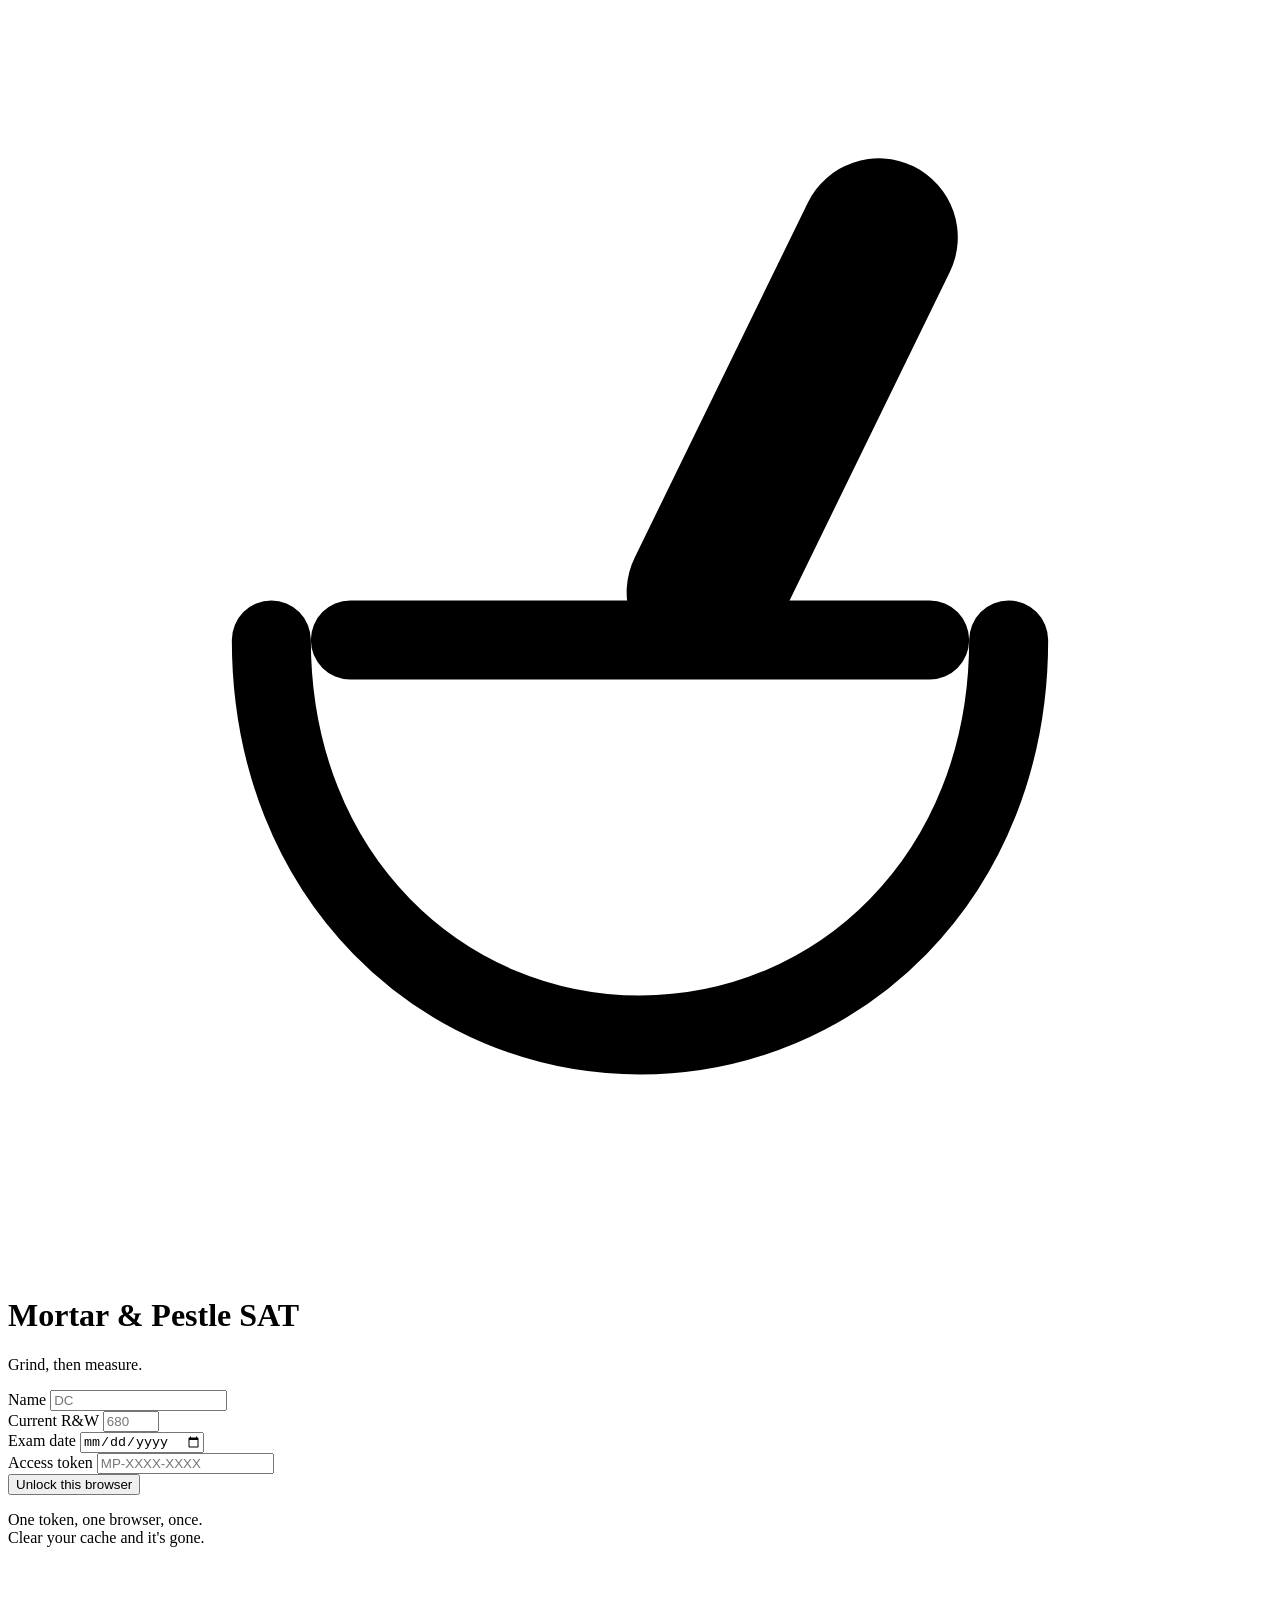
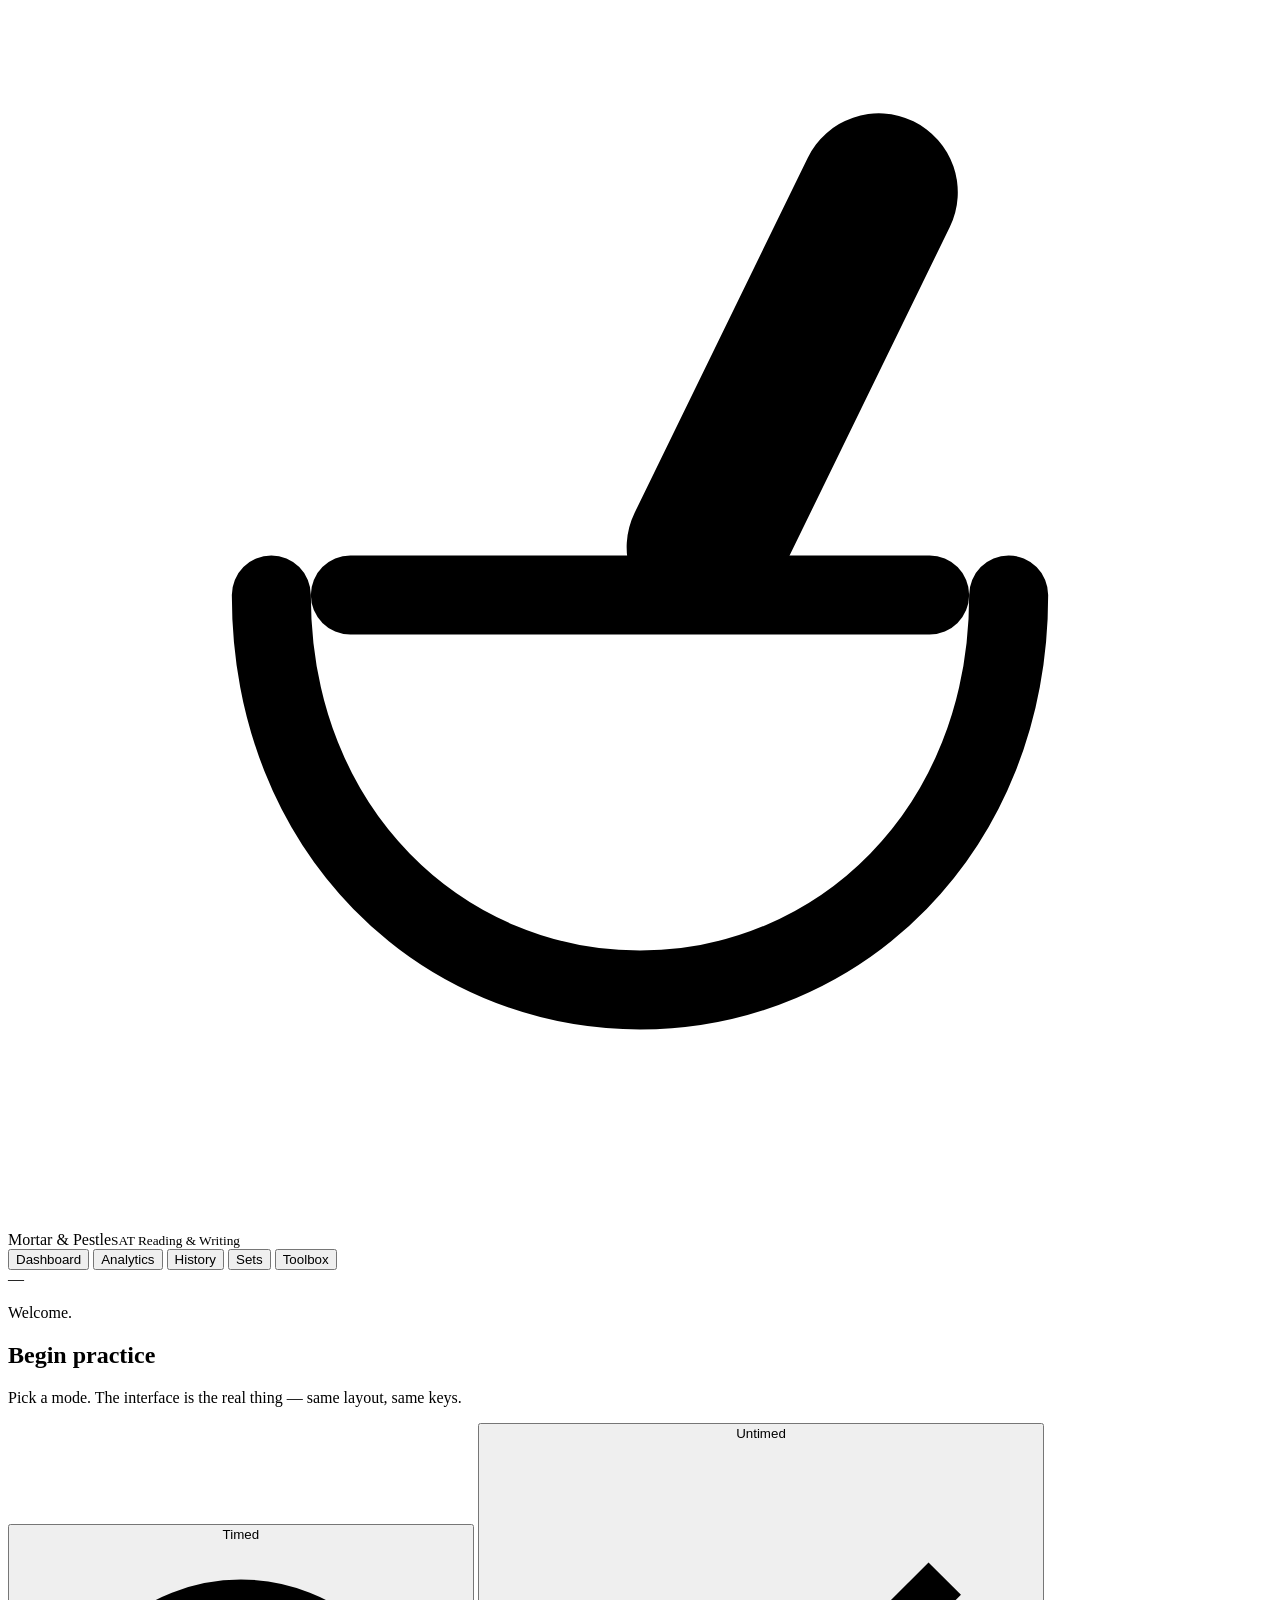
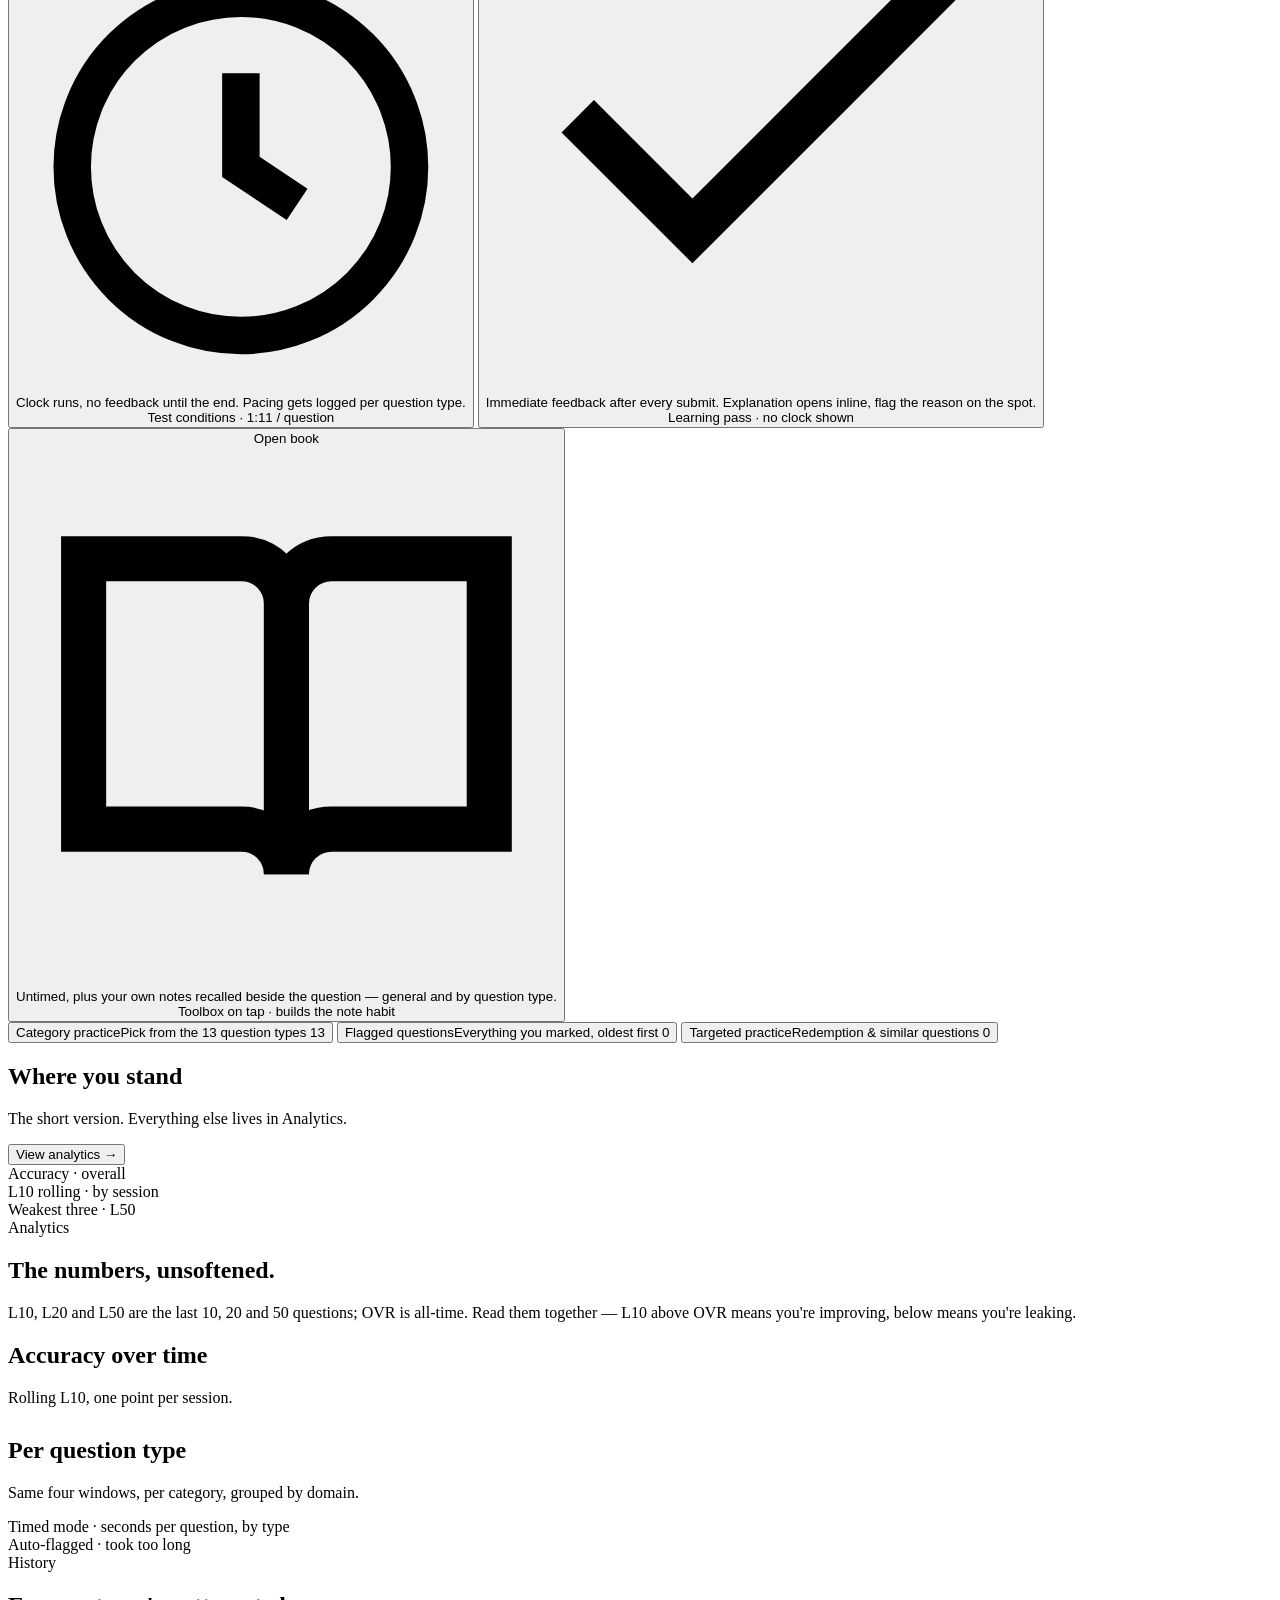
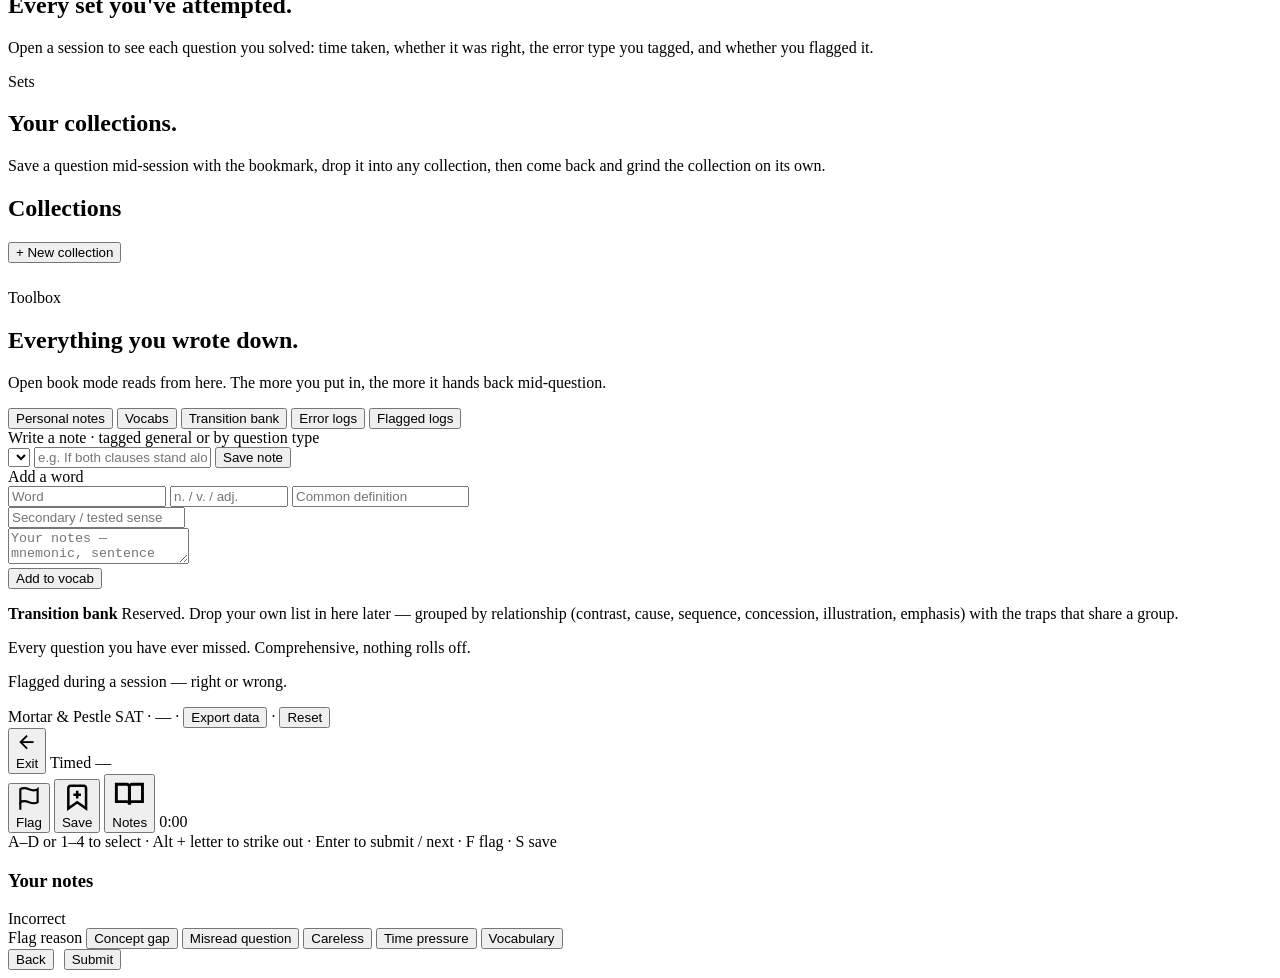
==== index.html @ 8f5e0e9c "Add files via upload" ====
<!DOCTYPE html>
<html lang="en">
<head>
<meta charset="UTF-8">
<meta name="viewport" content="width=device-width, initial-scale=1.0">
<title>Mortar &amp; Pestle SAT</title>
<meta name="description" content="SAT Reading &amp; Writing drilling, tracked locally.">
<link rel="preconnect" href="https://fonts.googleapis.com">
<link rel="preconnect" href="https://fonts.gstatic.com" crossorigin>
<link href="https://fonts.googleapis.com/css2?family=Fraunces:ital,opsz,wght@0,9..144,500;0,9..144,600;0,9..144,700;1,9..144,500&family=IBM+Plex+Sans:wght@400;500;600&family=IBM+Plex+Mono:wght@400;500;600&display=swap" rel="stylesheet">
<link rel="stylesheet" href="./assets/styles.css">
</head>
<body>

<!-- ============ GATE ============ -->
<div id="gate">
  <div class="gate-card">
    <div class="gate-mark">
      <svg viewBox="0 0 48 48" fill="none"><path d="M10 24c0 9 6.5 15 14 15s14-6 14-15" stroke="currentColor" stroke-width="3" stroke-linecap="round"/><path d="M13 24h22" stroke="currentColor" stroke-width="3" stroke-linecap="round"/><rect x="27" y="5" width="6" height="21" rx="3" transform="rotate(26 30 15)" fill="currentColor"/></svg>
    </div>
    <h1>Mortar &amp; Pestle SAT</h1>
    <p class="sub">Grind, then measure.</p>

    <div class="field">
      <label for="f-name">Name</label>
      <input id="f-name" type="text" placeholder="DC" autocomplete="given-name">
    </div>
    <div class="row2">
      <div class="field">
        <label for="f-score">Current R&amp;W</label>
        <input id="f-score" type="number" placeholder="680" min="200" max="800" step="10">
      </div>
      <div class="field">
        <label for="f-date">Exam date</label>
        <input id="f-date" type="date">
      </div>
    </div>
    <div class="field">
      <label for="f-token">Access token</label>
      <input id="f-token" class="token" type="text" placeholder="MP-XXXX-XXXX" maxlength="14" autocomplete="off">
    </div>
    <div class="err" id="gateErr"></div>

    <button class="btn full" id="gateBtn">Unlock this browser</button>
    <p class="gate-foot">One token, one browser, once.<br>Clear your cache and it's gone.</p>
  </div>
</div>

<!-- ============ APP ============ -->
<div id="app" class="hidden">

  <div class="topbar">
    <div class="brand">
      <svg viewBox="0 0 48 48" fill="none"><path d="M10 24c0 9 6.5 15 14 15s14-6 14-15" stroke="currentColor" stroke-width="3" stroke-linecap="round"/><path d="M13 24h22" stroke="currentColor" stroke-width="3" stroke-linecap="round"/><rect x="27" y="5" width="6" height="21" rx="3" transform="rotate(26 30 15)" fill="currentColor"/></svg>
      <div class="wordmark">Mortar &amp; Pestle<small>SAT Reading &amp; Writing</small></div>
    </div>
    <div class="tabs" id="tabs">
      <button class="active" data-page="dashboard">Dashboard</button>
      <button data-page="analytics">Analytics</button>
      <button data-page="history">History</button>
      <button data-page="sets">Sets</button>
      <button data-page="toolbox">Toolbox</button>
    </div>
    <div class="topbar-right">
      <div class="dday-chip" id="ddayChip">—</div>
      <div class="who" id="whoChip" title="Profile settings"></div>
    </div>
  </div>

  <!-- DASHBOARD -->
  <section id="page-dashboard" class="page active">
    <div class="inner">
      <div class="creed">
        <div class="ring" id="ddayRing"></div>
        <div>
          <p class="hook" id="welcomeLine">Welcome.</p>
          <p class="line" id="creedLine"></p>
          <div class="bank-bar"><i id="bankBar" style="width:0%"></i></div>
          <div class="streak-row" id="creedPills"></div>
        </div>
      </div>

      <div class="sec-head">
        <div>
          <h2 class="sec">Begin practice</h2>
          <p class="sec-sub">Pick a mode. The interface is the real thing — same layout, same keys.</p>
        </div>
      </div>

      <div class="mode-grid">
        <button class="mode-card accent" data-start="timed">
          <div class="mc-top"><span class="mc-name">Timed</span>
            <svg class="mc-icon" viewBox="0 0 24 24" fill="none" stroke="currentColor" stroke-width="2"><circle cx="12" cy="12" r="9"/><path d="M12 7v5l3 2"/></svg>
          </div>
          <div class="mc-desc">Clock runs, no feedback until the end. Pacing gets logged per question type.</div>
          <div class="mc-tag">Test conditions · 1:11 / question</div>
        </button>
        <button class="mode-card" data-start="untimed">
          <div class="mc-top"><span class="mc-name">Untimed</span>
            <svg class="mc-icon" viewBox="0 0 24 24" fill="none" stroke="currentColor" stroke-width="2"><path d="M20 6 9 17l-5-5"/></svg>
          </div>
          <div class="mc-desc">Immediate feedback after every submit. Explanation opens inline, flag the reason on the spot.</div>
          <div class="mc-tag">Learning pass · no clock shown</div>
        </button>
        <button class="mode-card" data-start="openbook">
          <div class="mc-top"><span class="mc-name">Open book</span>
            <svg class="mc-icon" viewBox="0 0 24 24" fill="none" stroke="currentColor" stroke-width="2"><path d="M3 5h7a2 2 0 0 1 2 2v12a2 2 0 0 0-2-2H3z"/><path d="M21 5h-7a2 2 0 0 0-2 2v12a2 2 0 0 1 2-2h7z"/></svg>
          </div>
          <div class="mc-desc">Untimed, plus your own notes recalled beside the question — general and by question type.</div>
          <div class="mc-tag">Toolbox on tap · builds the note habit</div>
        </button>
      </div>

      <div class="launch-row">
        <button class="launch" id="btnCategory">
          <span><span class="l-name">Category practice</span><span class="l-meta">Pick from the 13 question types</span></span>
          <span class="l-count">13</span>
        </button>
        <button class="launch" id="btnFlagged">
          <span><span class="l-name">Flagged questions</span><span class="l-meta">Everything you marked, oldest first</span></span>
          <span class="l-count" id="cntFlagged">0</span>
        </button>
        <button class="launch" id="btnTargeted">
          <span><span class="l-name">Targeted practice</span><span class="l-meta">Redemption &amp; similar questions</span></span>
          <span class="l-count" id="cntRedemption">0</span>
        </button>
      </div>

      <div class="sec-head">
        <div>
          <h2 class="sec">Where you stand</h2>
          <p class="sec-sub">The short version. Everything else lives in Analytics.</p>
        </div>
        <button class="link-btn" data-goto="analytics">View analytics →</button>
      </div>

      <div class="brief-grid">
        <div class="card">
          <div class="card-label">Accuracy · overall</div>
          <div id="briefWindows"></div>
        </div>
        <div class="card spark">
          <div class="card-label">L10 rolling · by session</div>
          <div id="briefSpark"></div>
        </div>
        <div class="card">
          <div class="card-label">Weakest three · L50</div>
          <div id="briefWeak"></div>
        </div>
      </div>
    </div>
  </section>

  <!-- ANALYTICS -->
  <section id="page-analytics" class="page">
    <div class="inner">
      <div class="eyebrow">Analytics</div>
      <h1 class="page-title">The numbers, unsoftened.</h1>
      <p class="page-dek">L10, L20 and L50 are the last 10, 20 and 50 questions; OVR is all-time. Read them together — L10 above OVR means you're improving, below means you're leaking.</p>
      <div class="stat-strip" id="anStats"></div>
      <h2 class="sec">Accuracy over time</h2>
      <p class="sec-sub">Rolling L10, one point per session.</p>
      <div class="card" style="margin-bottom:30px;" id="anChart"></div>
      <h2 class="sec">Per question type</h2>
      <p class="sec-sub">Same four windows, per category, grouped by domain.</p>
      <div class="tbl-wrap" id="anTypes"></div>
      <div class="split">
        <div class="card"><div class="card-label">Timed mode · seconds per question, by type</div><div id="anPace"></div></div>
        <div class="card"><div class="card-label">Auto-flagged · took too long</div><div id="anSlow"></div></div>
      </div>
    </div>
  </section>

  <!-- HISTORY -->
  <section id="page-history" class="page">
    <div class="inner">
      <div class="eyebrow">History</div>
      <h1 class="page-title">Every set you've attempted.</h1>
      <p class="page-dek">Open a session to see each question you solved: time taken, whether it was right, the error type you tagged, and whether you flagged it.</p>
      <div id="histList"></div>
    </div>
  </section>

  <!-- SETS -->
  <section id="page-sets" class="page">
    <div class="inner">
      <div class="eyebrow">Sets</div>
      <h1 class="page-title">Your collections.</h1>
      <p class="page-dek">Save a question mid-session with the bookmark, drop it into any collection, then come back and grind the collection on its own.</p>
      <div class="sec-head">
        <div><h2 class="sec">Collections</h2><p class="sec-sub" id="setsSub"></p></div>
        <button class="btn small" id="btnNewSet">+ New collection</button>
      </div>
      <div class="set-grid" id="setGrid"></div>
      <div style="margin-top:26px;" id="setDetail"></div>
    </div>
  </section>

  <!-- TOOLBOX -->
  <section id="page-toolbox" class="page">
    <div class="inner">
      <div class="eyebrow">Toolbox</div>
      <h1 class="page-title">Everything you wrote down.</h1>
      <p class="page-dek">Open book mode reads from here. The more you put in, the more it hands back mid-question.</p>

      <div class="tool-tabs" id="toolTabs">
        <button class="active" data-tool="notes">Personal notes</button>
        <button data-tool="vocab">Vocabs</button>
        <button data-tool="trans">Transition bank</button>
        <button data-tool="errors">Error logs</button>
        <button data-tool="flags">Flagged logs</button>
      </div>

      <div id="tool-notes" class="tool-panel active">
        <div class="card">
          <div class="card-label">Write a note · tagged general or by question type</div>
          <div class="compose">
            <select id="noteTag"></select>
            <input class="grow" id="noteText" type="text" placeholder="e.g. If both clauses stand alone, the blank is never a comma.">
            <button class="btn small" id="noteAdd">Save note</button>
          </div>
          <div id="noteList"></div>
        </div>
      </div>

      <div id="tool-vocab" class="tool-panel">
        <div class="card" style="margin-bottom:16px;">
          <div class="card-label">Add a word</div>
          <div class="compose">
            <input id="vWord" type="text" placeholder="Word" style="width:150px">
            <input id="vPos" type="text" placeholder="n. / v. / adj." style="width:110px">
            <input class="grow" id="vDef1" type="text" placeholder="Common definition">
          </div>
          <div class="compose">
            <input class="grow" id="vDef2" type="text" placeholder="Secondary / tested sense">
          </div>
          <div class="compose">
            <textarea id="vNote" placeholder="Your notes — mnemonic, sentence you met it in, trap to avoid"></textarea>
          </div>
          <button class="btn small" id="vAdd">Add to vocab</button>
        </div>
        <div class="vocab-grid" id="vocabGrid"></div>
      </div>

      <div id="tool-trans" class="tool-panel">
        <div class="empty">
          <b>Transition bank</b>
          Reserved. Drop your own list in here later — grouped by relationship (contrast, cause, sequence, concession, illustration, emphasis) with the traps that share a group.
        </div>
      </div>

      <div id="tool-errors" class="tool-panel">
        <p class="sec-sub">Every question you have ever missed. Comprehensive, nothing rolls off.</p>
        <div class="tbl-wrap" id="errLog"></div>
      </div>

      <div id="tool-flags" class="tool-panel">
        <p class="sec-sub">Flagged during a session — right or wrong.</p>
        <div class="tbl-wrap" id="flagLog"></div>
      </div>
    </div>
  </section>

  <footer class="foot">
    Mortar &amp; Pestle SAT · <span id="bankStatus">—</span> · <button id="btnExport">Export data</button> · <button id="btnWipe">Reset</button>
  </footer>
</div>

<!-- ============ PRACTICE ============ -->
<div id="practice" class="hidden">
  <div class="q-top">
    <div class="left">
      <button class="icon-btn" id="pExit">
        <svg viewBox="0 0 24 24" fill="none" stroke="currentColor" stroke-width="2"><path d="M19 12H5"/><path d="m12 19-7-7 7-7"/></svg>Exit
      </button>
      <span class="mode-badge" id="modeBadge">Timed</span>
      <span id="qCounter">—</span>
      <span id="qLabel" style="color:var(--text-on-ink-soft)"></span>
    </div>
    <div class="right">
      <button class="icon-btn" id="flagBtn">
        <svg viewBox="0 0 24 24" fill="none" stroke="currentColor" stroke-width="2"><path d="M4 15s1-1 4-1 5 2 8 2 4-1 4-1V3s-1 1-4 1-5-2-8-2-4 1-4 1z"/><path d="M4 22v-7"/></svg>Flag
      </button>
      <button class="icon-btn" id="saveBtn">
        <svg viewBox="0 0 24 24" fill="none" stroke="currentColor" stroke-width="2"><path d="M19 21l-7-5-7 5V5a2 2 0 0 1 2-2h10a2 2 0 0 1 2 2z"/><path d="M12 7v6M9 10h6"/></svg>Save
      </button>
      <button class="icon-btn" id="obBtn">
        <svg viewBox="0 0 24 24" fill="none" stroke="currentColor" stroke-width="2"><path d="M3 5h7a2 2 0 0 1 2 2v12a2 2 0 0 0-2-2H3z"/><path d="M21 5h-7a2 2 0 0 0-2 2v12a2 2 0 0 1 2-2h7z"/></svg>Notes
      </button>
      <span class="timer" id="timer">0:00</span>
    </div>
  </div>
  <div class="prog"><i id="progFill"></i></div>

  <div class="q-body" id="qBody">
    <div class="pane left">
      <div class="p-eyebrow" id="qMeta"></div>
      <div class="p-text" id="qPassage"></div>
      <div class="stem" id="qStem"></div>
    </div>
    <div class="pane">
      <div class="choices" id="qChoices"></div>
      <div class="kbd-hint">A–D or 1–4 to select · Alt + letter to strike out · Enter to submit / next · F flag · S save</div>
    </div>
    <div id="openbook" class="hidden">
      <h3>Your notes</h3>
      <p class="ob-sub" id="obSub"></p>
      <div id="obList"></div>
    </div>
  </div>

  <div class="drawer hidden" id="drawer">
    <div class="drawer-head">
      <span class="result-tag" id="resultTag">Incorrect</span>
      <span class="mono" style="font-size:11px;color:var(--text-on-paper-soft)" id="resultMeta"></span>
    </div>
    <div class="ex" id="explain"></div>
    <div class="flag-reasons" id="flagReasons">
      <span class="fr-label">Flag reason</span>
      <button class="fr" data-fr="Concept gap">Concept gap</button>
      <button class="fr" data-fr="Misread question">Misread question</button>
      <button class="fr" data-fr="Careless">Careless</button>
      <button class="fr" data-fr="Time pressure">Time pressure</button>
      <button class="fr" data-fr="Vocabulary">Vocabulary</button>
    </div>
  </div>

  <div class="q-foot">
    <span class="fl" id="sessMeta"></span>
    <div style="display:flex;gap:10px">
      <button class="btn ghost small" id="pPrev">Back</button>
      <button class="btn small" id="pMain">Submit</button>
    </div>
  </div>
</div>

<!-- ============ SUMMARY ============ -->
<div id="summary" class="hidden">
  <div class="sum-wrap" id="sumWrap"></div>
</div>

<!-- ============ MODAL ============ -->
<div id="modal" class="sheet-back hidden"><div class="sheet" id="modalBody"></div></div>

<script src="./assets/app.js"></script>
</body>
</html>
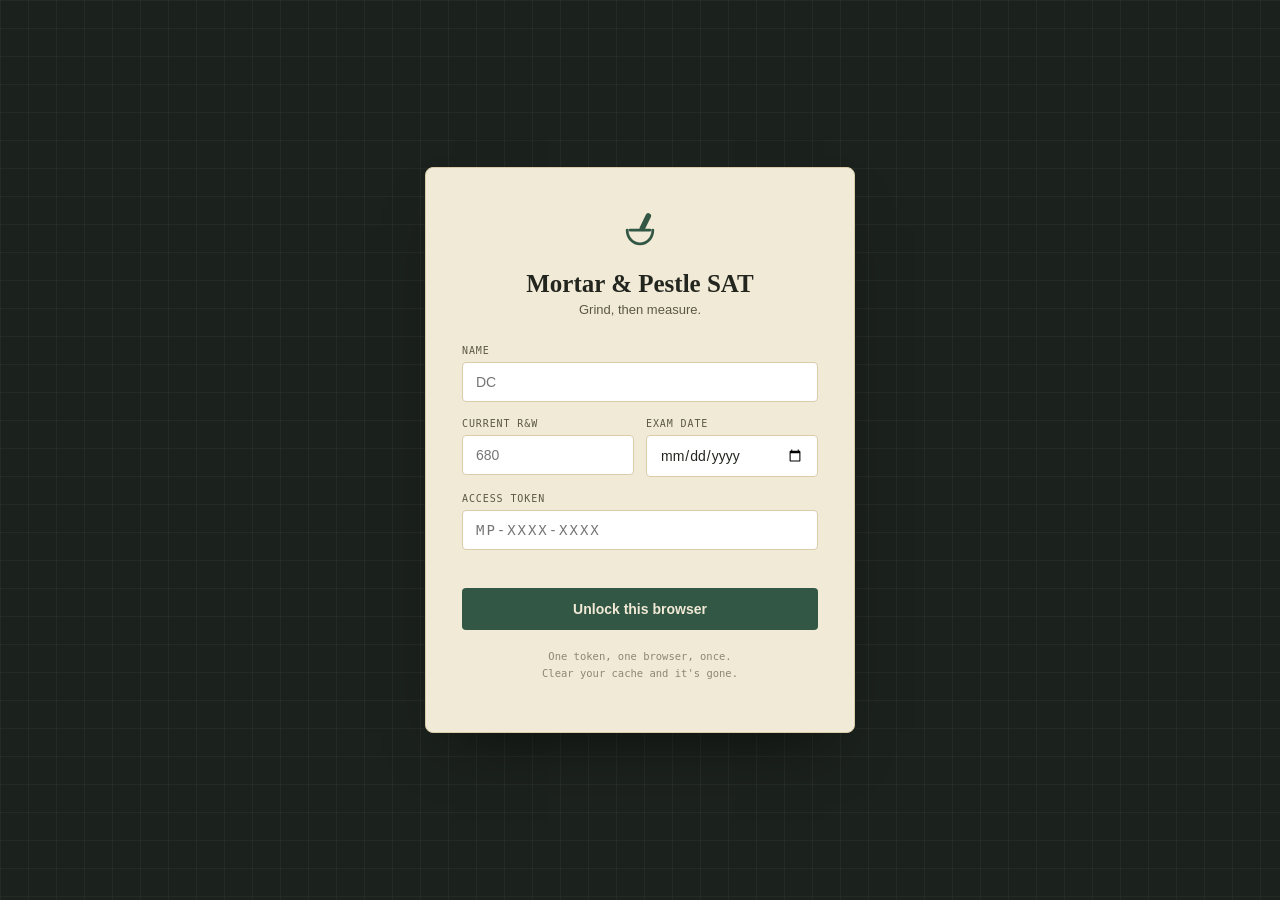
==== commit 3c5afff1: "Update index.html" ====
--- a/index.html
+++ b/index.html
@@ -8,7 +8,7 @@
 <link rel="preconnect" href="https://fonts.googleapis.com">
 <link rel="preconnect" href="https://fonts.gstatic.com" crossorigin>
 <link href="https://fonts.googleapis.com/css2?family=Fraunces:ital,opsz,wght@0,9..144,500;0,9..144,600;0,9..144,700;1,9..144,500&family=IBM+Plex+Sans:wght@400;500;600&family=IBM+Plex+Mono:wght@400;500;600&display=swap" rel="stylesheet">
-<link rel="stylesheet" href="./assets/styles.css">
+<link rel="stylesheet" href="./styles.css">
 </head>
 <body>
 
@@ -342,6 +342,6 @@
 <!-- ============ MODAL ============ -->
 <div id="modal" class="sheet-back hidden"><div class="sheet" id="modalBody"></div></div>
 
-<script src="./assets/app.js"></script>
+<script src="./app.js"></script>
 </body>
 </html>
--- a/styles.css
+++ b/styles.css
@@ -0,0 +1,375 @@
+:root{
+  --ink:#1B211C; --ink-soft:#2B3229; --ink-line:#33392E;
+  --paper:#F1EAD6; --paper-dim:#E6DCC1; --paper-line:#D8CCA9;
+  --stone:#8D8871;
+  --verdigris:#4C7A63; --verdigris-dark:#335745; --verdigris-tint:#DCE7DE;
+  --oxide:#A6452A; --oxide-tint:#F3DED3;
+  --brass:#B8894F; --brass-tint:#F1E3CC;
+  --text-on-ink:#EFE7CE; --text-on-ink-soft:#B9B49C;
+  --text-on-paper:#23261F; --text-on-paper-soft:#5B5847;
+  --radius-s:4px; --radius-m:8px;
+  --font-display:'Fraunces',serif;
+  --font-body:'IBM Plex Sans',sans-serif;
+  --font-mono:'IBM Plex Mono',monospace;
+}
+*{box-sizing:border-box}
+html{scroll-behavior:smooth}
+@media (prefers-reduced-motion:reduce){html{scroll-behavior:auto}*{transition:none!important;animation:none!important}}
+body{
+  margin:0;font-family:var(--font-body);color:var(--text-on-ink);background:var(--ink);
+  background-image:linear-gradient(rgba(239,231,206,.045) 1px,transparent 1px),
+                   linear-gradient(90deg,rgba(239,231,206,.045) 1px,transparent 1px);
+  background-size:28px 28px;-webkit-font-smoothing:antialiased;
+}
+a{color:inherit}
+button{font-family:inherit}
+:focus-visible{outline:2px solid var(--brass);outline-offset:2px}
+.hidden{display:none!important}
+.mono{font-family:var(--font-mono)}
+.muted{color:var(--text-on-paper-soft)}
+.empty{
+  border:1px dashed #4A5145;border-radius:var(--radius-m);padding:30px 24px;text-align:center;
+  color:var(--text-on-ink-soft);font-size:13px;line-height:1.6
+}
+.empty b{color:var(--text-on-ink);font-family:var(--font-display);font-size:16px;display:block;margin-bottom:6px}
+.card .empty{border-color:var(--paper-line);color:var(--text-on-paper-soft)}
+.card .empty b{color:var(--text-on-paper)}
+
+/* ---------- gate ---------- */
+#gate{min-height:100vh;display:flex;align-items:center;justify-content:center;padding:40px 20px}
+.gate-card{
+  width:100%;max-width:430px;background:var(--paper);color:var(--text-on-paper);
+  border:1px solid var(--paper-line);border-radius:var(--radius-m);padding:40px 36px;
+  box-shadow:0 30px 60px -30px rgba(0,0,0,.6)
+}
+.gate-mark{display:flex;justify-content:center;color:var(--verdigris-dark);margin-bottom:18px}
+.gate-mark svg{width:44px;height:44px}
+.gate-card h1{font-family:var(--font-display);font-weight:600;font-size:25px;text-align:center;margin:0 0 4px}
+.gate-card .sub{text-align:center;font-size:13px;color:var(--text-on-paper-soft);margin:0 0 28px}
+.field{margin-bottom:16px}
+.field label{display:block;font-family:var(--font-mono);font-size:10px;letter-spacing:.09em;
+  text-transform:uppercase;color:var(--text-on-paper-soft);margin-bottom:6px}
+.field input,.field select,.field textarea{
+  width:100%;border:1px solid var(--paper-line);background:#fff;border-radius:var(--radius-s);
+  padding:11px 13px;font-family:var(--font-body);font-size:14px;color:var(--text-on-paper)
+}
+.field input.token{font-family:var(--font-mono);letter-spacing:.14em;text-transform:uppercase}
+.row2{display:grid;grid-template-columns:1fr 1fr;gap:12px}
+.err{color:var(--oxide);font-size:12px;margin:-6px 0 12px;min-height:16px}
+.gate-foot{margin-top:18px;font-family:var(--font-mono);font-size:10.5px;line-height:1.6;color:var(--stone);text-align:center}
+
+/* ---------- buttons ---------- */
+.btn{display:inline-flex;align-items:center;justify-content:center;gap:8px;font-weight:600;font-size:14px;
+  padding:13px 22px;border-radius:var(--radius-s);border:none;cursor:pointer;background:var(--verdigris-dark);color:var(--paper)}
+.btn:hover{background:#3D6650}
+.btn:disabled{opacity:.45;cursor:not-allowed}
+.btn.full{width:100%}
+.btn.small{font-size:12px;padding:9px 14px}
+.btn.tiny{font-size:11px;padding:6px 10px}
+.btn.ghost{background:transparent;border:1px solid var(--paper-line);color:var(--text-on-paper)}
+.btn.ghost:hover{background:var(--paper-dim)}
+.btn.ghost-dark{background:transparent;border:1px solid #465045;color:var(--text-on-ink)}
+.btn.ghost-dark:hover{background:var(--ink-soft)}
+.btn.danger{background:transparent;border:1px solid var(--oxide);color:var(--oxide)}
+.link-btn{background:none;border:none;cursor:pointer;font-family:var(--font-mono);font-size:11px;
+  letter-spacing:.06em;text-transform:uppercase;color:var(--brass);padding:4px 0}
+.link-btn:hover{text-decoration:underline}
+
+/* ---------- shell ---------- */
+.topbar{position:sticky;top:0;z-index:60;display:flex;align-items:center;justify-content:space-between;
+  gap:20px;padding:12px 28px;background:var(--ink);border-bottom:1px solid var(--ink-line)}
+.brand{display:flex;align-items:center;gap:10px}
+.brand svg{width:26px;height:26px;color:var(--brass)}
+.brand .wordmark{font-family:var(--font-display);font-weight:600;font-size:16px}
+.brand .wordmark small{display:block;font-family:var(--font-mono);font-size:9px;letter-spacing:.16em;
+  color:var(--text-on-ink-soft);text-transform:uppercase;margin-top:1px;font-weight:400}
+.tabs{display:flex;gap:2px;flex-wrap:wrap}
+.tabs button{font-family:var(--font-mono);font-size:11px;letter-spacing:.08em;text-transform:uppercase;
+  color:var(--text-on-ink-soft);background:transparent;border:none;cursor:pointer;padding:9px 13px;border-radius:var(--radius-s)}
+.tabs button:hover{color:var(--text-on-ink);background:var(--ink-soft)}
+.tabs button.active{color:var(--ink);background:var(--brass);font-weight:600}
+.topbar-right{display:flex;align-items:center;gap:12px}
+.dday-chip{font-family:var(--font-mono);font-size:11px;letter-spacing:.06em;color:var(--brass);
+  border:1px solid #4A4633;background:rgba(184,137,79,.09);border-radius:20px;padding:6px 12px;white-space:nowrap}
+.who{font-family:var(--font-mono);font-size:11px;color:var(--text-on-ink-soft);cursor:pointer}
+.who:hover{color:var(--text-on-ink)}
+@media (max-width:820px){.topbar{flex-wrap:wrap;padding:12px 16px}.tabs{order:3;width:100%}.who{display:none}}
+
+.page{display:none;padding:38px 28px 90px}
+.page.active{display:block}
+.inner{max-width:1160px;margin:0 auto}
+@media (max-width:760px){.page{padding:26px 16px 80px}}
+
+.eyebrow{font-family:var(--font-mono);font-size:11px;letter-spacing:.14em;text-transform:uppercase;
+  color:var(--brass);margin:0 0 10px;display:flex;align-items:center;gap:10px}
+.eyebrow::after{content:"";height:1px;flex:1;background:currentColor;opacity:.3}
+h1.page-title{font-family:var(--font-display);font-weight:600;font-size:34px;line-height:1.1;margin:0 0 6px}
+p.page-dek{font-size:14px;color:var(--text-on-ink-soft);margin:0 0 30px;max-width:660px;line-height:1.55}
+h2.sec{font-family:var(--font-display);font-weight:600;font-size:18px;margin:0 0 3px}
+p.sec-sub{font-size:12.5px;color:var(--text-on-ink-soft);margin:0 0 16px}
+.sec-head{display:flex;align-items:flex-end;justify-content:space-between;gap:16px;margin-bottom:16px;flex-wrap:wrap}
+.sec-head h2{margin-bottom:2px}
+.card{background:var(--paper);color:var(--text-on-paper);border:1px solid var(--paper-line);
+  border-radius:var(--radius-m);padding:22px}
+.card-label{font-family:var(--font-mono);font-size:10px;letter-spacing:.1em;text-transform:uppercase;
+  color:var(--text-on-paper-soft);margin-bottom:10px}
+
+/* ---------- dashboard ---------- */
+.creed{display:grid;grid-template-columns:190px 1fr;gap:26px;align-items:center;background:var(--paper);
+  color:var(--text-on-paper);border:1px solid var(--paper-line);border-radius:var(--radius-m);
+  padding:24px 28px;margin-bottom:26px}
+@media (max-width:760px){.creed{grid-template-columns:1fr;text-align:center;gap:16px}}
+.ring{position:relative;width:170px;height:170px;margin:0 auto}
+.ring svg{width:170px;height:170px;transform:rotate(-90deg)}
+.ring .center{position:absolute;inset:0;display:flex;flex-direction:column;align-items:center;justify-content:center;gap:1px}
+.ring .dnum{font-family:var(--font-mono);font-weight:600;font-size:36px;line-height:1;color:var(--verdigris-dark)}
+.ring .dlbl{font-family:var(--font-mono);font-size:9.5px;letter-spacing:.14em;text-transform:uppercase;color:var(--text-on-paper-soft)}
+.creed .hook{font-family:var(--font-display);font-weight:600;font-size:26px;line-height:1.22;margin:0 0 8px}
+.creed .hook em{font-style:italic;color:var(--oxide)}
+.creed .line{font-size:13.5px;line-height:1.6;color:var(--text-on-paper-soft);margin:0 0 16px;max-width:58ch}
+.bank-bar{height:8px;background:var(--paper-dim);border-radius:6px;overflow:hidden;margin:0 0 10px;max-width:420px}
+@media (max-width:760px){.bank-bar{margin-left:auto;margin-right:auto}}
+.bank-bar i{display:block;height:100%;background:var(--verdigris-dark)}
+.streak-row{display:flex;gap:8px;flex-wrap:wrap}
+@media (max-width:760px){.streak-row{justify-content:center}}
+.pill{font-family:var(--font-mono);font-size:11px;padding:6px 11px;border-radius:20px;background:var(--paper-dim);
+  border:1px solid var(--paper-line);color:var(--text-on-paper)}
+.pill b{color:var(--verdigris-dark)}
+.pill.hot{background:var(--oxide-tint);border-color:#E0BCAC;color:var(--oxide)}
+
+.mode-grid{display:grid;grid-template-columns:repeat(3,1fr);gap:16px;margin-bottom:16px}
+@media (max-width:860px){.mode-grid{grid-template-columns:1fr}}
+.mode-card{text-align:left;cursor:pointer;background:var(--paper);color:var(--text-on-paper);
+  border:1px solid var(--paper-line);border-radius:var(--radius-m);padding:20px;display:flex;flex-direction:column;gap:8px;
+  transition:transform .12s ease,box-shadow .12s ease,border-color .12s ease}
+.mode-card:hover{transform:translateY(-2px);border-color:var(--verdigris);box-shadow:0 14px 28px -18px rgba(0,0,0,.7)}
+.mode-card .mc-top{display:flex;align-items:center;justify-content:space-between}
+.mode-card .mc-name{font-family:var(--font-display);font-weight:600;font-size:19px}
+.mode-card .mc-icon{width:20px;height:20px;color:var(--verdigris-dark)}
+.mode-card .mc-desc{font-size:12.5px;line-height:1.5;color:var(--text-on-paper-soft);min-height:38px}
+.mode-card .mc-tag{font-family:var(--font-mono);font-size:10px;letter-spacing:.08em;text-transform:uppercase;
+  color:var(--verdigris-dark);border-top:1px dashed var(--paper-line);padding-top:9px}
+.mode-card.accent{background:var(--verdigris-dark);color:var(--paper);border-color:var(--verdigris-dark)}
+.mode-card.accent .mc-desc{color:#C9D9CD}
+.mode-card.accent .mc-icon{color:var(--brass)}
+.mode-card.accent .mc-tag{color:var(--brass);border-top-color:#4A6C5A}
+
+.launch-row{display:grid;grid-template-columns:repeat(3,1fr);gap:14px;margin-bottom:34px}
+@media (max-width:860px){.launch-row{grid-template-columns:1fr}}
+.launch{cursor:pointer;text-align:left;background:transparent;border:1px solid #3D4439;border-radius:var(--radius-m);
+  padding:15px 17px;color:var(--text-on-ink);display:flex;align-items:center;justify-content:space-between;gap:12px}
+.launch:hover{border-color:var(--brass);background:rgba(184,137,79,.07)}
+.launch .l-name{font-weight:600;font-size:14px;display:block;margin-bottom:3px}
+.launch .l-meta{font-family:var(--font-mono);font-size:10.5px;color:var(--text-on-ink-soft)}
+.launch .l-count{font-family:var(--font-mono);font-size:17px;font-weight:600;color:var(--brass);flex-shrink:0}
+
+.brief-grid{display:grid;grid-template-columns:1fr 1fr 1.15fr;gap:16px}
+@media (max-width:980px){.brief-grid{grid-template-columns:1fr}}
+.lrow{display:flex;align-items:baseline;justify-content:space-between;border-bottom:1px dashed var(--paper-line);padding:7px 0}
+.lrow:last-child{border-bottom:none}
+.lrow .tag{font-family:var(--font-mono);font-size:11.5px;color:var(--text-on-paper-soft)}
+.lrow .val{font-family:var(--font-mono);font-size:19px;font-weight:600}
+.lrow .val small{font-size:10.5px;font-weight:400;color:var(--text-on-paper-soft);margin-left:4px}
+.up{color:var(--verdigris-dark)}.down{color:var(--oxide)}
+.spark svg{width:100%;height:104px}
+.barline{display:flex;align-items:center;gap:10px;margin-bottom:10px}
+.barline .bl{width:140px;font-size:11.5px;flex-shrink:0;line-height:1.25}
+.btrack{flex:1;height:9px;background:var(--paper-dim);border-radius:6px;overflow:hidden}
+.bfill{height:100%;background:var(--oxide)}
+.bfill.ok{background:var(--verdigris)}
+.bfill.mid{background:var(--brass)}
+.barline .bp{width:34px;text-align:right;font-family:var(--font-mono);font-size:11px;flex-shrink:0}
+
+/* ---------- tables ---------- */
+.stat-strip{display:grid;grid-template-columns:repeat(4,1fr);gap:14px;margin-bottom:26px}
+@media (max-width:860px){.stat-strip{grid-template-columns:repeat(2,1fr)}}
+.stat{background:var(--paper);color:var(--text-on-paper);border:1px solid var(--paper-line);border-radius:var(--radius-m);padding:16px 18px}
+.stat .n{font-family:var(--font-mono);font-weight:600;font-size:27px;color:var(--verdigris-dark);line-height:1}
+.stat .l{font-size:11px;color:var(--text-on-paper-soft);margin-top:5px}
+.stat .d{font-family:var(--font-mono);font-size:10.5px;margin-top:3px}
+table.grid{width:100%;border-collapse:collapse;background:var(--paper);color:var(--text-on-paper)}
+table.grid th{text-align:left;font-family:var(--font-mono);font-size:9.5px;text-transform:uppercase;letter-spacing:.08em;
+  color:var(--text-on-paper-soft);padding:11px 12px;background:var(--paper-dim);border-bottom:1px solid var(--paper-line);white-space:nowrap}
+table.grid td{padding:11px 12px;font-size:12.5px;border-bottom:1px solid var(--paper-line);vertical-align:middle}
+table.grid tr:last-child td{border-bottom:none}
+table.grid td.num{font-family:var(--font-mono);text-align:right;width:62px}
+table.grid th.numh{text-align:right}
+.dom-head td{background:var(--paper-dim);font-family:var(--font-mono);font-size:9.5px;letter-spacing:.1em;
+  text-transform:uppercase;color:var(--oxide);padding:8px 12px}
+.tbl-wrap{overflow-x:auto;border-radius:var(--radius-m);border:1px solid var(--paper-line);margin-bottom:30px;background:var(--paper)}
+.cell-good{color:var(--verdigris-dark);font-weight:600}
+.cell-bad{color:var(--oxide);font-weight:600}
+.trend{font-family:var(--font-mono);font-size:10.5px}
+.split{display:grid;grid-template-columns:1.25fr 1fr;gap:18px;margin-bottom:30px}
+@media (max-width:980px){.split{grid-template-columns:1fr}}
+.slowrow{display:flex;align-items:center;justify-content:space-between;gap:12px;padding:9px 0;
+  border-bottom:1px dashed var(--paper-line);font-size:12.5px}
+.slowrow:last-child{border-bottom:none}
+.slowrow .t{font-family:var(--font-mono);font-size:12px}
+.warn{color:var(--oxide);font-weight:600}
+.chip{font-family:var(--font-mono);font-size:9.5px;text-transform:uppercase;letter-spacing:.06em;
+  padding:2px 7px;border-radius:12px;background:var(--brass-tint);color:#7A5A26;display:inline-block}
+.chip.v{background:var(--verdigris-tint);color:var(--verdigris-dark)}
+.chip.o{background:var(--oxide-tint);color:var(--oxide)}
+
+/* ---------- history ---------- */
+.sess{background:var(--paper);color:var(--text-on-paper);border:1px solid var(--paper-line);
+  border-radius:var(--radius-m);margin-bottom:12px;overflow:hidden}
+.sess-head{display:flex;align-items:center;justify-content:space-between;gap:14px;padding:16px 20px;cursor:pointer}
+.sess-head:hover{background:var(--paper-dim)}
+.sess-head .sh-l{display:flex;flex-direction:column;gap:3px}
+.sess-head .sh-title{font-family:var(--font-display);font-weight:600;font-size:16px}
+.sess-head .sh-meta{font-family:var(--font-mono);font-size:11px;color:var(--text-on-paper-soft)}
+.sess-head .sh-r{display:flex;align-items:center;gap:16px}
+.sess-head .sh-score{font-family:var(--font-mono);font-size:20px;font-weight:600}
+.sess-body{border-top:1px solid var(--paper-line)}
+.caret{transition:transform .15s ease;width:14px;height:14px;color:var(--stone)}
+.sess.open .caret{transform:rotate(90deg)}
+
+/* ---------- sets ---------- */
+.set-grid{display:grid;grid-template-columns:repeat(3,1fr);gap:16px}
+@media (max-width:900px){.set-grid{grid-template-columns:1fr}}
+.set-card{background:var(--paper);color:var(--text-on-paper);border:1px solid var(--paper-line);
+  border-radius:var(--radius-m);padding:20px;display:flex;flex-direction:column;gap:10px}
+.set-card .s-top{display:flex;align-items:flex-start;justify-content:space-between;gap:10px}
+.set-card .s-name{font-family:var(--font-display);font-weight:600;font-size:18px;line-height:1.2}
+.set-card .s-meta{font-family:var(--font-mono);font-size:11px;color:var(--text-on-paper-soft)}
+.set-card .s-bar{height:6px;background:var(--paper-dim);border-radius:4px;overflow:hidden}
+.set-card .s-bar i{display:block;height:100%;background:var(--verdigris)}
+.set-card .s-actions{display:flex;gap:8px;margin-top:auto;padding-top:6px;flex-wrap:wrap}
+.set-card.builtin{border-color:var(--verdigris);}
+.bookmark-plus{width:22px;height:22px;color:var(--verdigris-dark);flex-shrink:0}
+
+/* ---------- toolbox ---------- */
+.tool-tabs{display:flex;gap:6px;flex-wrap:wrap;margin-bottom:22px}
+.tool-tabs button{font-family:var(--font-mono);font-size:11px;letter-spacing:.05em;text-transform:uppercase;
+  background:transparent;border:1px solid #3D4439;color:var(--text-on-ink-soft);padding:8px 13px;border-radius:20px;cursor:pointer}
+.tool-tabs button:hover{border-color:var(--brass);color:var(--text-on-ink)}
+.tool-tabs button.active{background:var(--brass);border-color:var(--brass);color:var(--ink);font-weight:600}
+.tool-panel{display:none}.tool-panel.active{display:block}
+.note-entry{border-bottom:1px dashed var(--paper-line);padding-bottom:12px;margin-bottom:12px}
+.note-entry:last-child{border-bottom:none;margin-bottom:0}
+.note-entry .n-meta{font-family:var(--font-mono);font-size:10px;color:var(--text-on-paper-soft);
+  margin-bottom:4px;display:flex;gap:8px;align-items:center}
+.note-entry .n-text{font-size:13px;line-height:1.55}
+.compose{display:flex;gap:10px;margin-bottom:18px;flex-wrap:wrap;align-items:flex-start}
+.compose input,.compose select,.compose textarea{border:1px solid var(--paper-line);background:#fff;border-radius:var(--radius-s);
+  padding:10px 12px;font-family:var(--font-body);font-size:13px;color:var(--text-on-paper)}
+.compose input.grow,.compose textarea.grow{flex:1;min-width:220px}
+.compose textarea{resize:vertical;min-height:42px;width:100%}
+.x-btn{background:none;border:none;cursor:pointer;color:var(--stone);font-size:14px;line-height:1;padding:2px 5px;margin-left:auto}
+.x-btn:hover{color:var(--oxide)}
+.vocab-grid{display:grid;grid-template-columns:repeat(2,1fr);gap:14px}
+@media (max-width:860px){.vocab-grid{grid-template-columns:1fr}}
+.vocab .w{font-family:var(--font-display);font-weight:600;font-size:17px}
+.vocab .pos{font-family:var(--font-mono);font-size:10px;color:var(--stone);margin-left:6px}
+.vocab .d1{font-size:12.5px;margin:6px 0 8px;color:var(--text-on-paper-soft)}
+.vocab .d2{font-size:13px;border-left:2px solid var(--oxide);padding-left:10px;line-height:1.5}
+.vocab .d2 span{font-family:var(--font-mono);font-size:9.5px;text-transform:uppercase;letter-spacing:.06em;
+  color:var(--oxide);display:block;margin-bottom:2px}
+.vocab .vn{font-size:12.5px;line-height:1.5;margin-top:10px;padding-top:8px;border-top:1px dashed var(--paper-line);color:var(--text-on-paper-soft)}
+.vocab .head-row{display:flex;align-items:flex-start}
+
+/* ---------- practice ---------- */
+#practice{position:fixed;inset:0;z-index:200;background:var(--paper);color:var(--text-on-paper);display:flex;flex-direction:column}
+.q-top{display:flex;align-items:center;justify-content:space-between;gap:16px;padding:12px 22px;
+  background:var(--ink);color:var(--text-on-ink);font-family:var(--font-mono);font-size:12px;flex-wrap:wrap}
+.q-top .left,.q-top .right{display:flex;align-items:center;gap:12px;flex-wrap:wrap}
+.q-top .mode-badge{background:var(--verdigris-dark);color:var(--paper);padding:4px 10px;border-radius:4px;
+  letter-spacing:.05em;text-transform:uppercase;font-size:10px;font-weight:600}
+.q-top .timer{background:var(--ink-soft);padding:4px 10px;border-radius:4px;min-width:56px;text-align:center}
+.icon-btn{background:transparent;border:none;cursor:pointer;color:var(--text-on-ink-soft);display:flex;align-items:center;
+  gap:6px;font-family:var(--font-mono);font-size:11px;padding:4px 6px;border-radius:4px}
+.icon-btn:hover{color:var(--text-on-ink);background:var(--ink-soft)}
+.icon-btn svg{width:15px;height:15px}
+.icon-btn.on{color:var(--brass)}
+.icon-btn.on svg{fill:currentColor}
+.prog{height:3px;background:var(--ink-soft)}
+.prog i{display:block;height:100%;width:0;background:var(--brass);transition:width .2s ease}
+.q-body{flex:1;display:grid;grid-template-columns:1.1fr 1fr;overflow:hidden;position:relative}
+@media (max-width:880px){.q-body{grid-template-columns:1fr;overflow:auto}}
+.pane{padding:26px 28px;overflow:auto}
+.pane.left{border-right:1px solid var(--paper-line)}
+.p-eyebrow{font-family:var(--font-mono);font-size:10px;letter-spacing:.1em;text-transform:uppercase;color:var(--oxide);margin-bottom:12px}
+.p-text{font-family:var(--font-display);font-size:16.5px;line-height:1.72}
+.p-text img{max-width:100%;height:auto;margin:14px 0;background:#fff;border:1px solid var(--paper-line);border-radius:4px}
+.p-text table{border-collapse:collapse;margin:14px 0;font-family:var(--font-body);font-size:13px}
+.p-text table td,.p-text table th{border:1px solid var(--paper-line);padding:6px 10px}
+.p-text .blank{border-bottom:2px solid var(--stone);padding:0 22px}
+.stem{margin-top:20px;font-weight:600;font-size:14.5px;line-height:1.5;font-family:var(--font-body)}
+.choices{display:flex;flex-direction:column;gap:9px}
+.choice{display:flex;align-items:flex-start;gap:12px;border:1px solid var(--paper-line);background:#fff;
+  border-radius:var(--radius-s);padding:12px 14px;font-size:13.5px;line-height:1.5;cursor:pointer;text-align:left;width:100%}
+.choice:hover{border-color:var(--stone)}
+.choice .letter{font-family:var(--font-mono);font-weight:600;font-size:12px;width:22px;height:22px;flex-shrink:0;
+  border:1px solid var(--stone);border-radius:50%;display:flex;align-items:center;justify-content:center}
+.choice.picked{border-color:var(--verdigris-dark);background:var(--verdigris-tint)}
+.choice.picked .letter{background:var(--verdigris-dark);border-color:var(--verdigris-dark);color:#fff}
+.choice.wrong{border-color:var(--oxide);background:var(--oxide-tint)}
+.choice.wrong .letter{background:var(--oxide);border-color:var(--oxide);color:#fff}
+.choice.right{border-color:var(--verdigris);background:var(--verdigris-tint)}
+.choice.right .letter{background:var(--verdigris-dark);border-color:var(--verdigris-dark);color:#fff}
+.choice.struck{opacity:.42;text-decoration:line-through}
+.kbd-hint{font-family:var(--font-mono);font-size:10px;color:var(--stone);margin-top:14px;line-height:1.6}
+.drawer{border-top:1px solid var(--paper-line);background:var(--paper-dim);padding:18px 28px 20px;max-height:38vh;overflow:auto}
+.drawer-head{display:flex;align-items:center;gap:10px;margin-bottom:9px;flex-wrap:wrap}
+.result-tag{font-family:var(--font-mono);font-size:10.5px;letter-spacing:.06em;text-transform:uppercase;font-weight:600;
+  padding:4px 10px;border-radius:20px;background:var(--oxide);color:#fff}
+.result-tag.ok{background:var(--verdigris-dark)}
+.drawer .ex{font-size:13.5px;line-height:1.62;max-width:78ch;margin:0 0 12px}
+.drawer .ex h4{font-family:var(--font-mono);font-size:10px;letter-spacing:.08em;text-transform:uppercase;
+  color:var(--text-on-paper-soft);margin:12px 0 4px}
+.whynot{font-size:12.5px;line-height:1.55;margin:3px 0;color:var(--text-on-paper-soft)}
+.whynot b{font-family:var(--font-mono);color:var(--text-on-paper)}
+.flag-reasons{display:flex;align-items:center;gap:8px;flex-wrap:wrap}
+.fr-label{font-family:var(--font-mono);font-size:10px;text-transform:uppercase;letter-spacing:.06em;color:var(--text-on-paper-soft)}
+.fr{font-size:12px;border:1px solid var(--paper-line);background:var(--paper);border-radius:20px;padding:6px 12px;cursor:pointer}
+.fr.on{background:var(--oxide);border-color:var(--oxide);color:#fff;font-weight:600}
+.q-foot{display:flex;align-items:center;justify-content:space-between;padding:12px 24px;border-top:1px solid var(--paper-line);
+  background:var(--paper);gap:12px;flex-wrap:wrap}
+.q-foot .fl{font-family:var(--font-mono);font-size:11px;color:var(--text-on-paper-soft)}
+.q-body.ob{grid-template-columns:1.05fr .95fr 320px}
+#openbook{background:var(--ink);color:var(--text-on-ink);border-left:1px solid var(--ink-line);
+  padding:20px;overflow:auto}
+#openbook h3{font-family:var(--font-display);font-size:16px;margin:0 0 3px}
+#openbook .ob-sub{font-size:11.5px;color:var(--text-on-ink-soft);margin:0 0 14px;line-height:1.5}
+#openbook .ob-note{border-bottom:1px dashed #3D4439;padding-bottom:10px;margin-bottom:10px;font-size:12.5px;line-height:1.55}
+#openbook .ob-note .m{font-family:var(--font-mono);font-size:9.5px;color:var(--brass);text-transform:uppercase;
+  letter-spacing:.06em;margin-bottom:3px}
+@media (max-width:1100px){.q-body.ob{grid-template-columns:1fr 1fr}#openbook{grid-column:1/-1;border-left:none;border-top:1px solid var(--ink-line)}}
+@media (max-width:880px){.q-body.ob{grid-template-columns:1fr}}
+
+/* ---------- summary ---------- */
+#summary{position:fixed;inset:0;z-index:210;background:var(--ink);overflow:auto;padding:40px 24px 60px}
+.sum-wrap{max-width:820px;margin:0 auto}
+.sum-hero{text-align:center;margin-bottom:30px}
+.sum-hero .big{font-family:var(--font-mono);font-size:64px;font-weight:600;color:var(--brass);line-height:1}
+.sum-hero h2{font-family:var(--font-display);font-size:26px;margin:8px 0 4px}
+.sum-hero p{color:var(--text-on-ink-soft);font-size:13.5px;margin:0}
+
+/* ---------- modal / sheet ---------- */
+.sheet-back{position:fixed;inset:0;background:rgba(20,24,20,.65);z-index:300;display:flex;align-items:flex-end;justify-content:center;padding:0}
+.sheet{background:var(--paper);color:var(--text-on-paper);width:100%;max-width:460px;border-radius:12px 12px 0 0;
+  padding:22px 24px 26px;box-shadow:0 -20px 50px -20px rgba(0,0,0,.6);max-height:86vh;overflow:auto}
+@media (min-width:700px){.sheet-back{align-items:center;padding:24px}.sheet{border-radius:12px}}
+.sheet h3{font-family:var(--font-display);font-size:18px;margin:0 0 3px}
+.sheet .sh-sub{font-size:12px;color:var(--text-on-paper-soft);margin:0 0 16px}
+.coll{display:flex;align-items:center;justify-content:space-between;gap:12px;padding:11px 12px;border:1px solid var(--paper-line);
+  border-radius:var(--radius-s);margin-bottom:8px;cursor:pointer;background:#fff}
+.coll.on{border-color:var(--verdigris-dark);background:var(--verdigris-tint)}
+.coll .cname{font-size:13.5px;font-weight:500}
+.coll .cmeta{font-family:var(--font-mono);font-size:10.5px;color:var(--text-on-paper-soft)}
+.coll .tick{width:18px;height:18px;border-radius:50%;border:1px solid var(--stone);flex-shrink:0}
+.coll.on .tick{background:var(--verdigris-dark);border-color:var(--verdigris-dark)}
+.opt-grid{display:grid;grid-template-columns:repeat(auto-fill,minmax(150px,1fr));gap:8px;margin-bottom:14px}
+.opt{border:1px solid var(--paper-line);background:#fff;border-radius:var(--radius-s);padding:9px 11px;font-size:12.5px;
+  cursor:pointer;text-align:left;display:flex;justify-content:space-between;gap:8px;align-items:center}
+.opt.on{border-color:var(--verdigris-dark);background:var(--verdigris-tint);font-weight:600}
+.opt .c{font-family:var(--font-mono);font-size:10.5px;color:var(--text-on-paper-soft)}
+.toast{position:fixed;bottom:24px;left:50%;transform:translateX(-50%);z-index:400;background:var(--ink);
+  color:var(--text-on-ink);border:1px solid var(--brass);border-radius:24px;padding:10px 20px;
+  font-family:var(--font-mono);font-size:12px;box-shadow:0 12px 30px -14px rgba(0,0,0,.8)}
+
+footer.foot{padding:26px 28px 40px;text-align:center;font-family:var(--font-mono);font-size:11px;
+  color:var(--text-on-ink-soft);border-top:1px solid var(--ink-line)}
+footer.foot button{background:none;border:none;color:var(--brass);font-family:inherit;font-size:inherit;cursor:pointer;text-decoration:underline}
